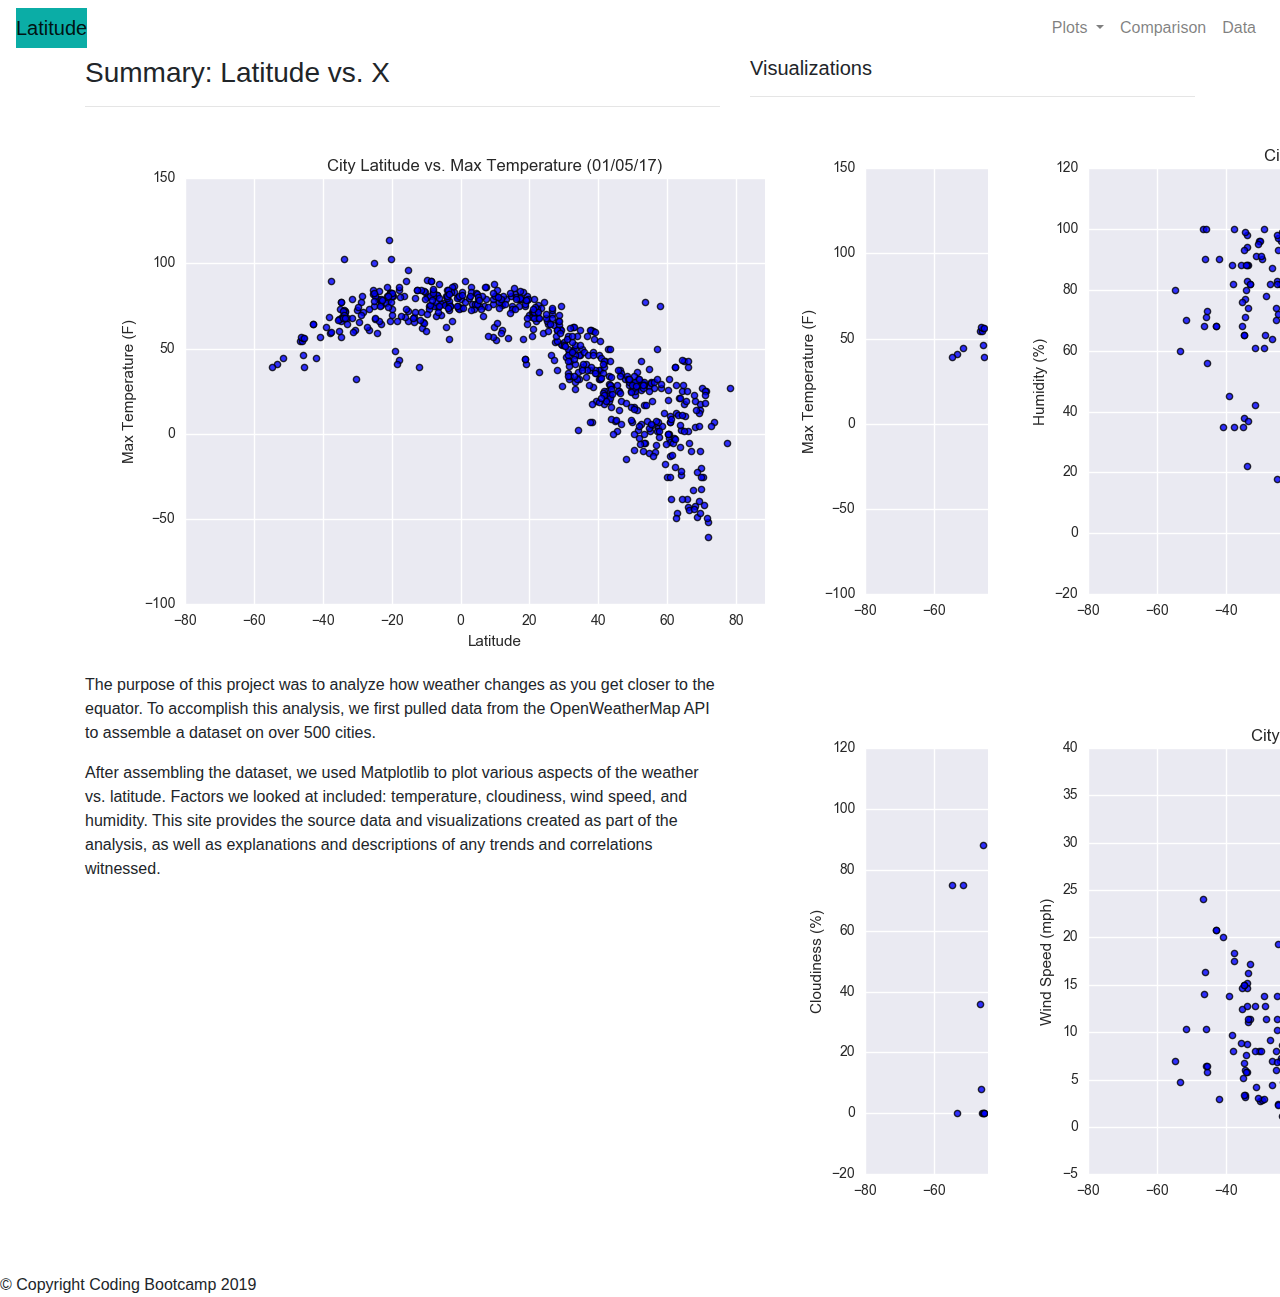
==== index.html @ f8e4d9e2 "index.html" ====
<!DOCTYPE html>
<html>

    <head>
        <meta charset="utf-8" />
        <meta http-equiv="X-UA-Compatible" content="IE=edge">
        <meta name="viewport" content="width=device-width, initial-scale=1">

        <!-- Bootstrap CSS -->
        <link rel="stylesheet" href="https://stackpath.bootstrapcdn.com/bootstrap/4.3.1/css/bootstrap.min.css" integrity="sha384-ggOyR0iXCbMQv3Xipma34MD+dH/1fQ784/j6cY/iJTQUOhcWr7x9JvoRxT2MZw1T"
             crossorigin="anonymous">

  <!--CSS Link-->
  <link rel="stylesheet" type="text/css" href="style.css">
    </head>


    <body>
        <!-- Navigation Section -->
        <div class="navigation">
          <nav class="navbar navbar-expand-lg navbar-light">
            <a class="navbar-brand" style="background-color: #0BADA6;" href="index.html">Latitude</a>
            <button class="navbar-toggler  border border-white" type="button" data-toggle="collapse" data-target="#navbarNavDropdown"
              aria-controls="navbarNavDropdown" aria-expanded="false" aria-label="Toggle navigation">
              <span class="navbar-toggler-icon"></span>
            </button>
            <div class="collapse navbar-collapse" id="navbarNavDropdown">
              <ul class="navbar-nav ml-auto">
                <li class="nav-item dropdown">
                  <a class="nav-link dropdown-toggle" href="#" id="navbarDropdownMenuLink" data-toggle="dropdown"
                    aria-haspopup="true" aria-expanded="false">
                    Plots
                  </a>
                  <div class="dropdown-menu" aria-labelledby="navbarDropdownMenuLink">
                    <a class="dropdown-item" href="max_temperature.html">Max Temperature</a>
                    <a class="dropdown-item" href="humidity.html">Humidity</a>
                    <a class="dropdown-item" href="cloudiness.html">Cloudiness</a>
                    <a class="dropdown-item" href="wind_speed.html">Wind Speed</a>
                  </div>
                </li>
                <li class="nav-item">
                  <a class="nav-link" href="comparisons.html">Comparison</a>
                </li>
                <li class="nav-item">
                  <a class="nav-link" href="data.html">Data</a>
                </li>
      
              </ul>
            </div>
          </nav>
        </div>
        <!-- Content Section -->
        <div class="container">
          <div class="row">
            <div class="col-lg-7 col-md-12">
              <!-- Left box  -->
              <div class="box">
                <h3 class="title">Summary: Latitude vs. X</h3>
                <hr>
                <img src="Resources/assets/images/Fig1.png" class="vizualization rounded float-left" alt="Max Temperature Graph">
                <p>The purpose of this project was to analyze how weather changes as you get closer to the equator. To
                  accomplish this analysis, we first pulled data from the OpenWeatherMap API to assemble a dataset on over
                  500 cities.</p>
                <p>After assembling the dataset, we used Matplotlib to plot various aspects of the weather vs. latitude.
                  Factors we looked at included: temperature, cloudiness, wind speed, and humidity. This site provides the
                  source data and visualizations created as part of the analysis, as well as explanations and descriptions of
                  any trends and correlations witnessed.</p>
              </div>
            </div>
            <div class="col-lg-5 col-md-12">
              <!-- Right Box -->
              <div class="box">
                <h5 class="title">Visualizations</h5>
                <hr>
      
      
                <div class="container">
                  <div class="row" style="padding-bottom: 30px;">
                    <div class="col-6">
                      <a href="max_temperature.html">
                        <img class="panel" src="Resources/assets/images/Fig1.png" alt="Max Temperature Image">
                      </a>
                    </div>
                    <div class="col-6">
                      <a href="humidity.html">
                        <img class="panel" src="Resources/assets/images/Fig2.png" alt="Humidity Graph">
                      </a>
                    </div>
                  </div>
      
                  <div class="row" style="padding-bottom: 30px;">
                    <div class="col-6">
                      <a href="cloudiness.html">
                        <img class="panel" src="Resources/assets/images/Fig3.png" alt="Cloudiness Graph">
                      </a>
                    </div>
                    <div class="col-6">
                      <a href="wind_speed.html">
                        <img class="panel" src="Resources/assets/images/Fig4.png" alt="Wind Speed Graph">
                      </a>
                    </div>
      
      
                  </div>
                </div>
      
      
              </div>
            </div>
          </div>
        </div>
        <!-- Footer Section -->
        <footer>
          <div class="footer">&copy; Copyright Coding Bootcamp 2019</div>
        </footer>
      
        <!-- Bootstrap JS -->
          <script src="https://code.jquery.com/jquery-3.3.1.slim.min.js" integrity="sha384-q8i/X+965DzO0rT7abK41JStQIAqVgRVzpbzo5smXKp4YfRvH+8abtTE1Pi6jizo" 
            crossorigin="anonymous"></script>
          <script src="https://cdnjs.cloudflare.com/ajax/libs/popper.js/1.14.7/umd/popper.min.js" integrity="sha384-UO2eT0CpHqdSJQ6hJty5KVphtPhzWj9WO1clHTMGa3JDZwrnQq4sF86dIHNDz0W1" 
            crossorigin="anonymous"></script>
          <script src="https://stackpath.bootstrapcdn.com/bootstrap/4.3.1/js/bootstrap.min.js" integrity="sha384-JjSmVgyd0p3pXB1rRibZUAYoIIy6OrQ6VrjIEaFf/nJGzIxFDsf4x0xIM+B07jRM" 
            crossorigin="anonymous"></script>
      
</body>
</html>
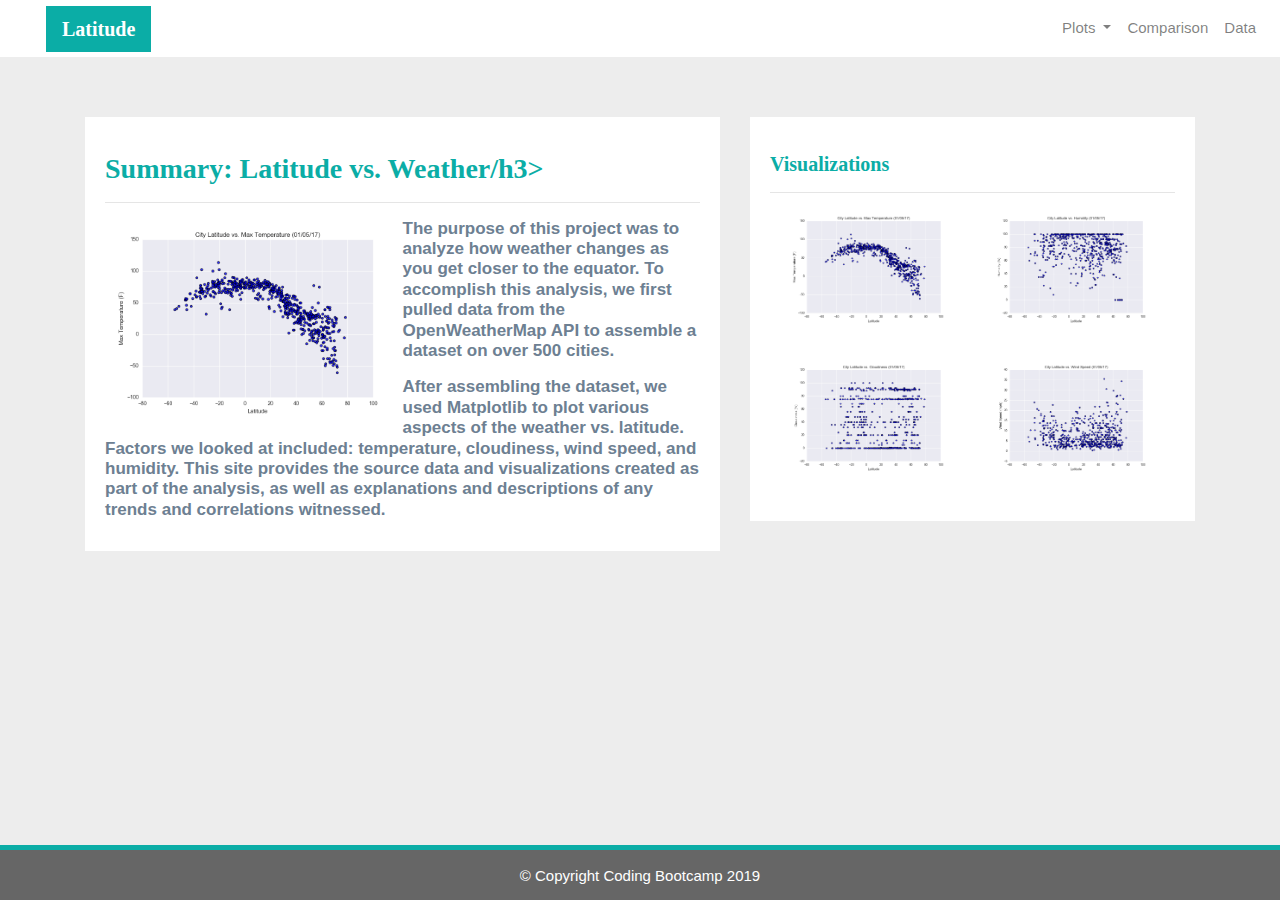
==== commit 73591890: "commit" ====
--- a/index.html
+++ b/index.html
@@ -55,7 +55,7 @@
             <div class="col-lg-7 col-md-12">
               <!-- Left box  -->
               <div class="box">
-                <h3 class="title">Summary: Latitude vs. X</h3>
+                <h3 class="title">Summary: Latitude vs. Weather/h3>
                 <hr>
                 <img src="Resources/assets/images/Fig1.png" class="vizualization rounded float-left" alt="Max Temperature Graph">
                 <p>The purpose of this project was to analyze how weather changes as you get closer to the equator. To
--- a/style.css
+++ b/style.css
@@ -0,0 +1,126 @@
+/* Body */
+body{
+    background-color: #EDEDED; 
+  }
+  /* Navbar */
+  .navbar{
+    max-height: 57px; 
+  }
+  .navigation .navbar-brand{
+    color: white; 
+    margin-left: 30px; 
+    padding: inherit; 
+    font-weight: bold; 
+    background-color: #0BADA6;
+    font-family: Georgia, 'Times New Roman', Times, serif;
+  }
+  .navbar{
+    background-color: white; 
+    font-size: 15px; 
+  }
+  .active, .dropdown-menu .dropdown-item:active a:hover{
+    background-color:#E7E7E7!important; 
+  }
+  .dropdown-item{
+    color: #6D8092 !important; 
+  }
+  .dropdown .dropdown-menu .dropdown-item:active, .dropdown .dropdown-menu .dropdown-item:hover{
+    background-color:#E7E7E7 !important; 
+  }
+  a{
+    color: #6D8092;
+    font-size: 15px; 
+  }
+  .nav-link:hover{
+    background-color:#E7E7E7 !important;
+   }
+  
+  .navbar-brand:hover{
+  color: rgb(175, 175, 175) !important;
+  }
+  /* Images */
+  img{
+    width:100% !important;
+    height:100% !important;
+  }
+  .active, .panel:hover{
+    border-color:#0BADA6;
+    border-style: solid; 
+    
+  }
+  .vizualization{
+    width:50% !important;
+    height:50% !important;
+  }
+  
+  /* Title Class  */
+  .title{
+    color: #0BADA6;  
+    font-family: Georgia, 'Times New Roman', Times, serif;
+    font-weight: bolder; 
+    padding-top: 25px; 
+  }
+  /* Paragraph Element */
+  p{
+  color: #6D8092;
+  font-family: Arial, Helvetica, sans-serif;
+  font-size: 17px; 
+  }
+  /* Box Class */
+  .box {
+    margin-top: 60px; 
+    margin-bottom: 62px; 
+    padding: 10px 20px 15px; 
+    color:black;
+    background-color: white; 
+  
+  }
+  /* Table */
+  .table{
+    font-size: 15px; 
+    border-top-color: white !important; 
+  }
+  /* Footer */
+  footer{
+  background-color: #666666; 
+  border-top-style: solid; 
+  border-top-width: 5px; 
+  border-top-color: #0BADA6;
+  color: white; 
+  min-height: 55px; 
+  font-family: Arial, Helvetica, sans-serif;
+  font-size: 15px; 
+  text-align: center; 
+  position: fixed;
+  left: 0;
+  bottom: 0;
+  width: 100%;
+  padding-top: 15px; 
+  }
+  /* Media Queries */
+  @media(max-width: 992px){
+  .navbar-expand-lg{
+  background-color: #0BADA6 !important;
+  }
+  .navbar{
+    max-height: none; 
+    padding: inherit;
+  }
+  .navbar div{
+    margin: inherit; 
+    background-color: white;  
+  }
+  .navbar-brand{
+    padding: 10px !important; 
+  }
+  
+  button{
+    margin-right: 30px; 
+  }
+  button:focus {
+  
+    outline: 1px dotted;
+    outline: 5px auto -webkit-focusring-color;
+    
+    }
+  }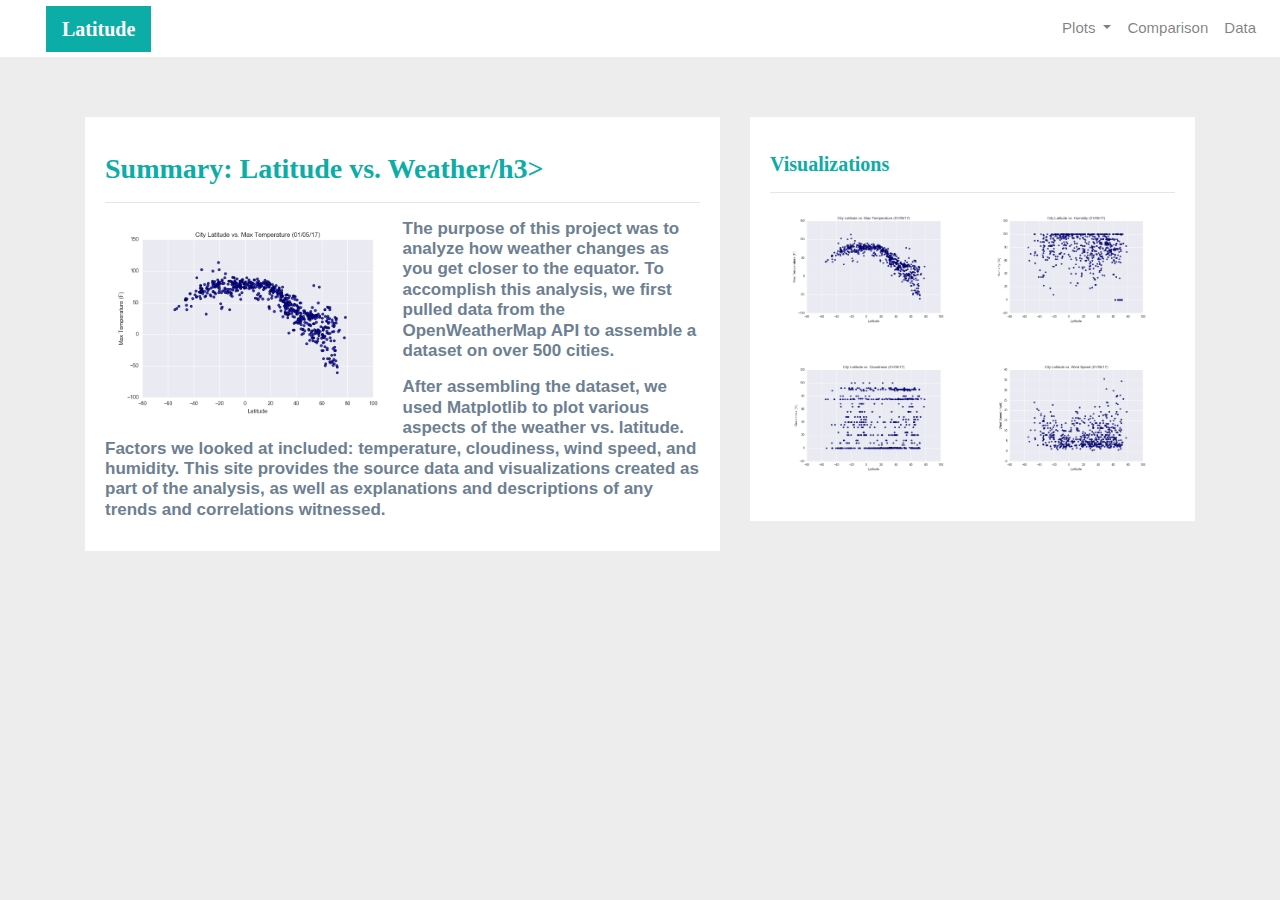
==== commit 97e5f027: "commit" ====
--- a/index.html
+++ b/index.html
@@ -109,10 +109,7 @@
             </div>
           </div>
         </div>
-        <!-- Footer Section -->
-        <footer>
-          <div class="footer">&copy; Copyright Coding Bootcamp 2019</div>
-        </footer>
+       
       
         <!-- Bootstrap JS -->
           <script src="https://code.jquery.com/jquery-3.3.1.slim.min.js" integrity="sha384-q8i/X+965DzO0rT7abK41JStQIAqVgRVzpbzo5smXKp4YfRvH+8abtTE1Pi6jizo" 
